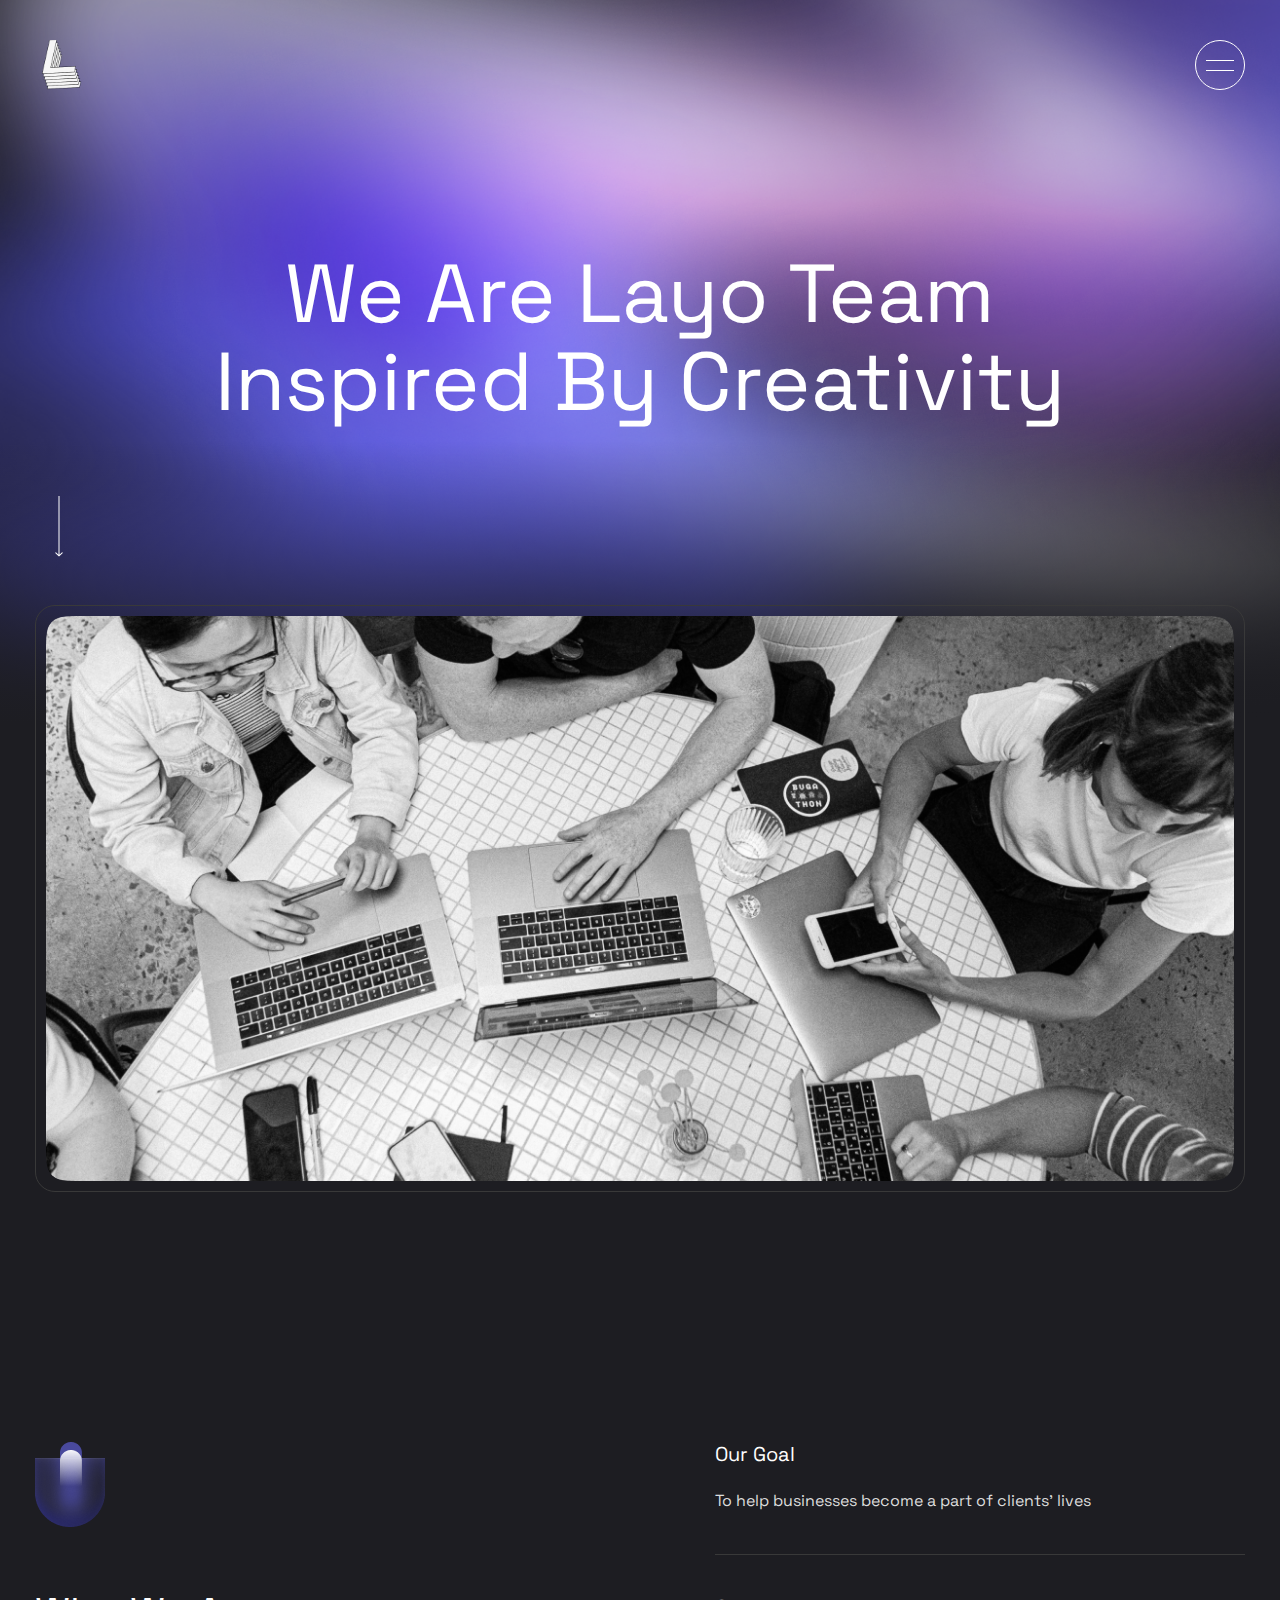
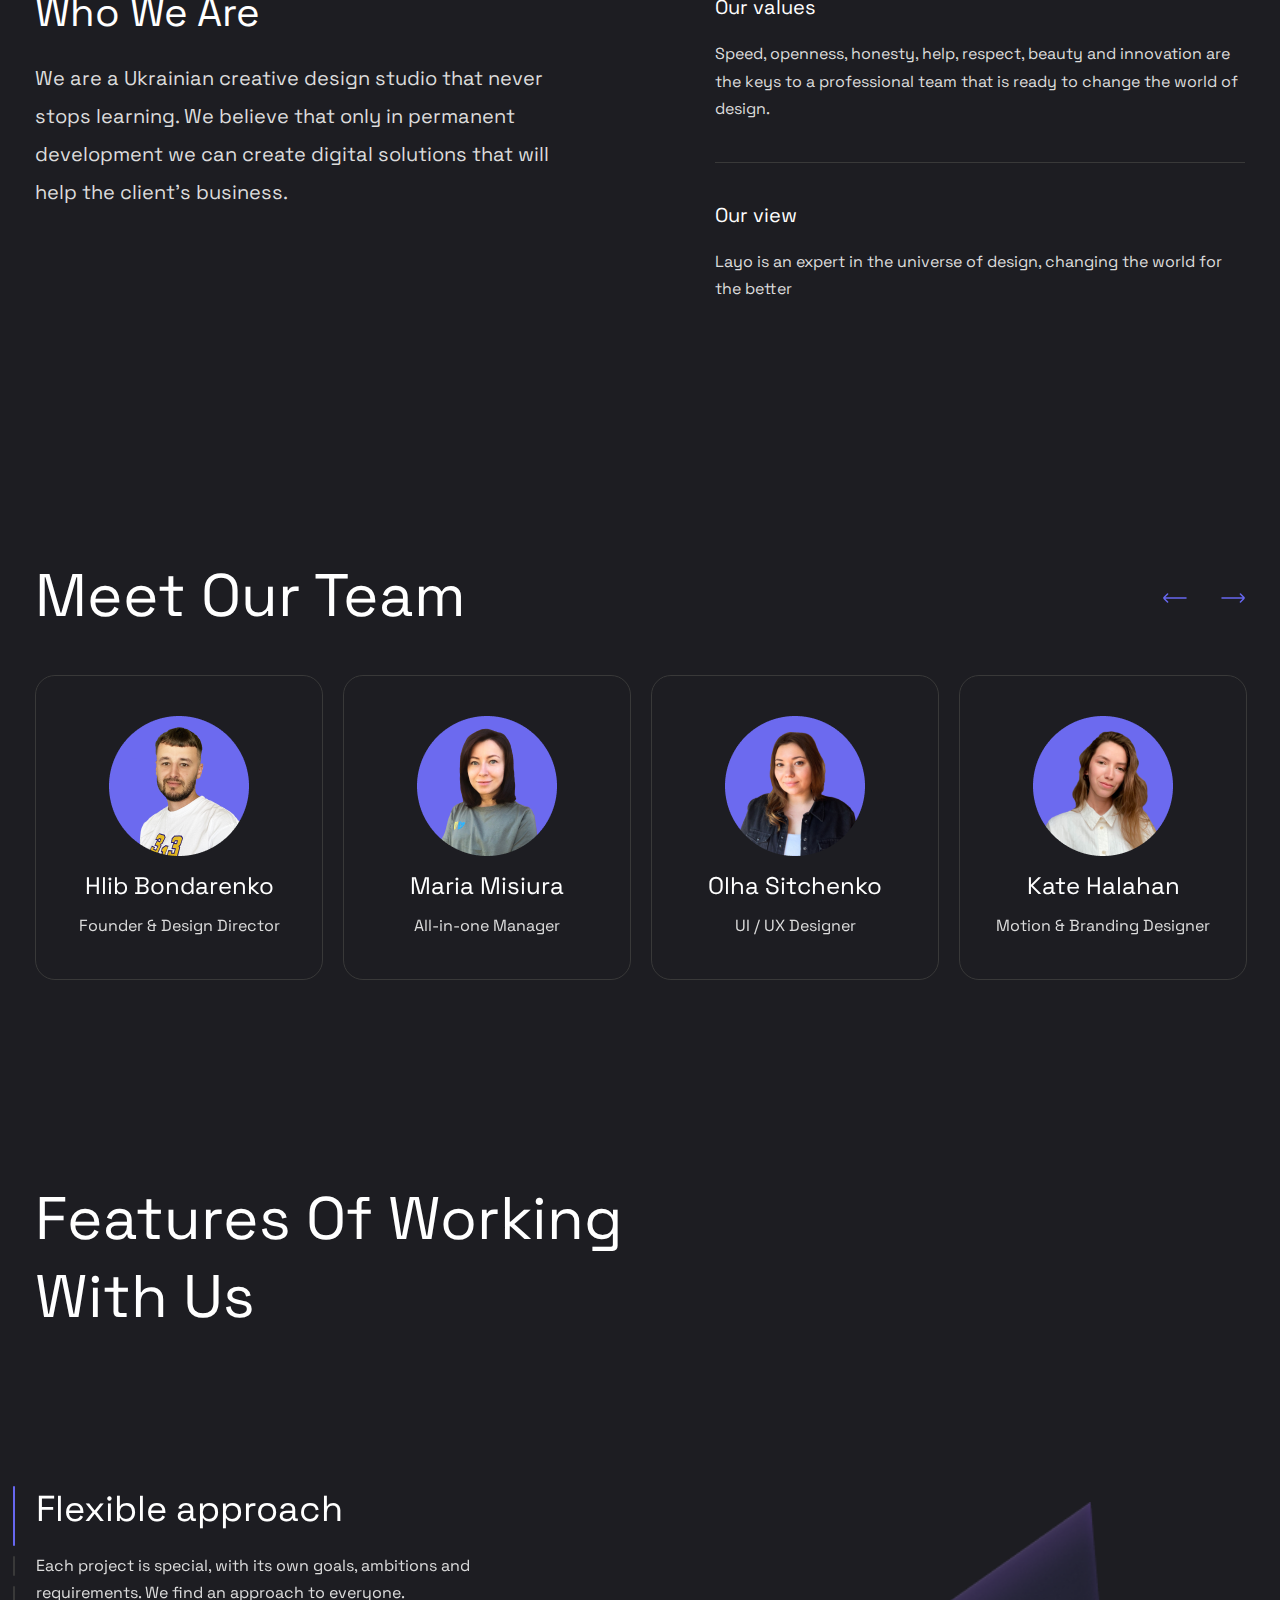
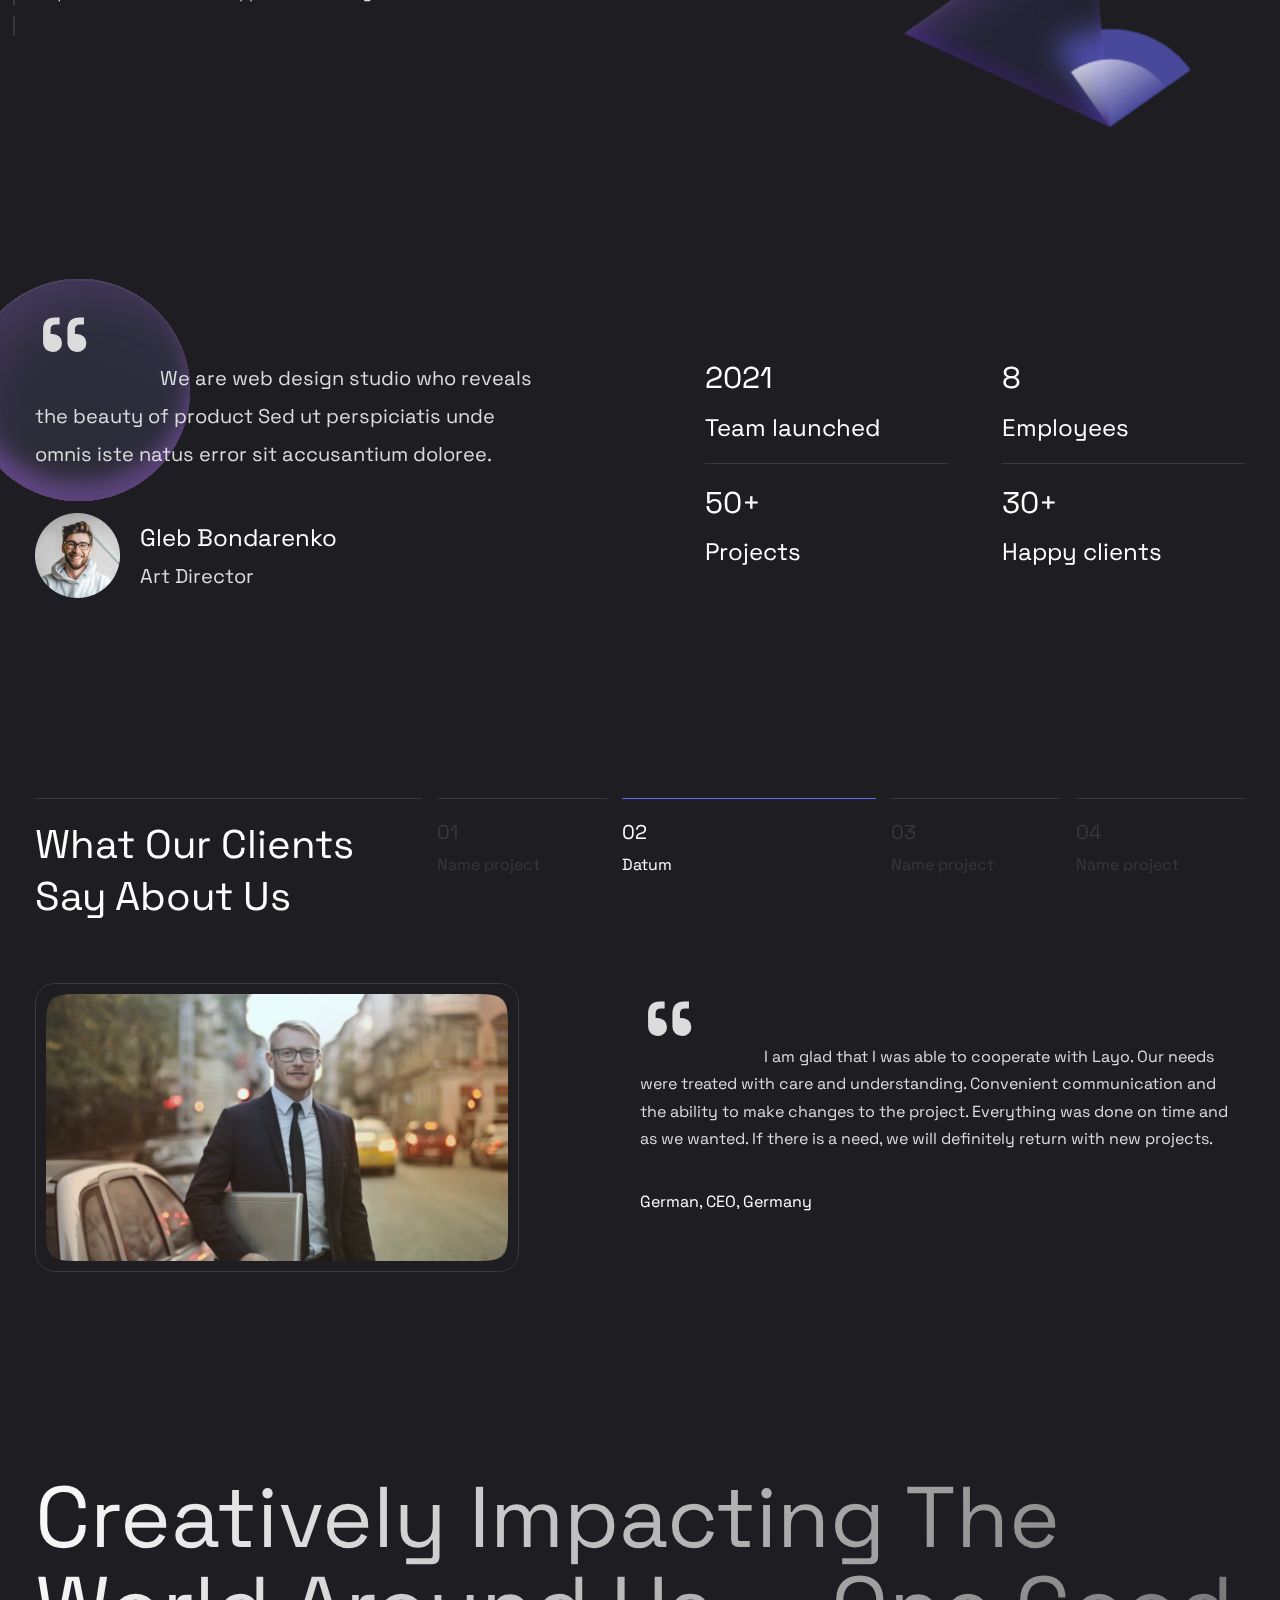
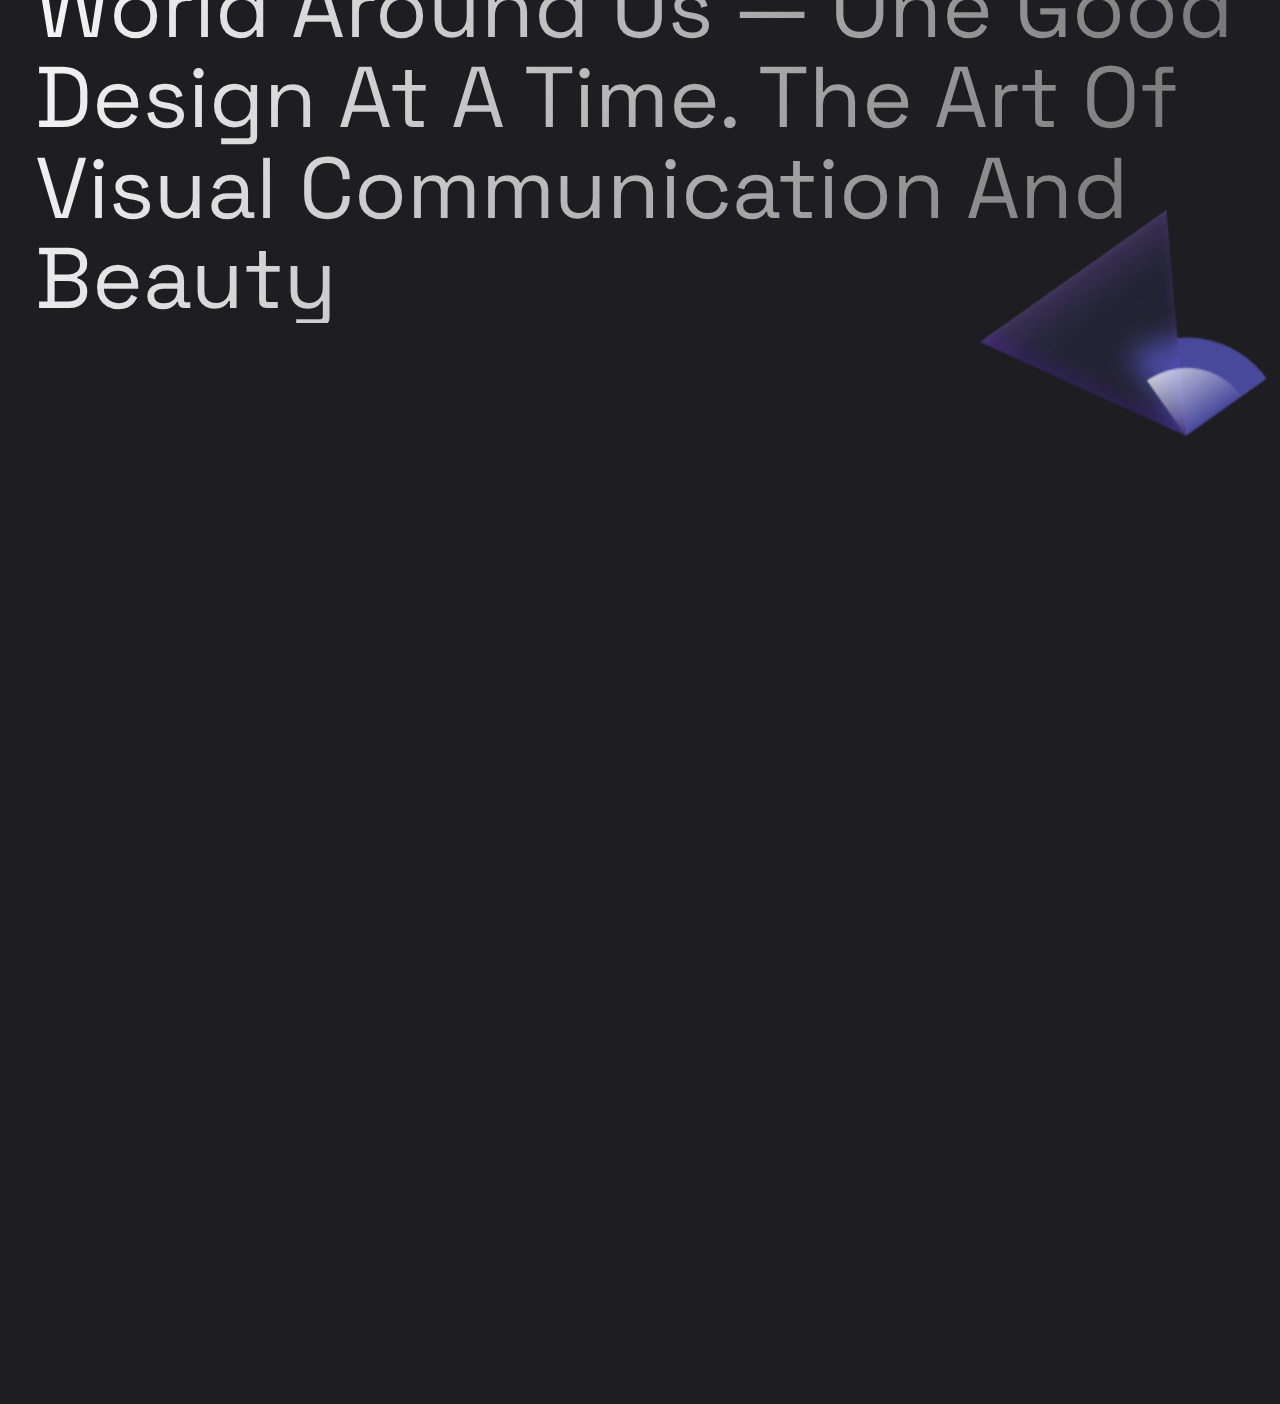
==== about.html @ a3f6e628 "Add files via upload" ====
<!DOCTYPE html>
<html lang="ru">

<head>

	<meta charset="utf-8">

	<title>Layo</title>
	<meta name="description" content="Ayo">

	<meta name="viewport" content="width=device-width">

	<link rel="icon" href="img/logo.svg">

	<link rel="stylesheet" href="css/main.min.css">
	
</head>

<body>

	<header class="header header--about">
		<div class="container">
			<div class="header_top">
				<a href="home.html" class="header_logo">
					<img src="./img/logo.svg" alt="">
				</a>
				<div class="header_burger burger">
					<span class="burger-line top-line"></span>
					<span class="burger-line bottom-line"></span>
				</div>
			</div>
			<div class="header_bottom col-xl-9">
				<div class="header_title text-center">
					We are layo team inspired by creativity
				</div>
			</div>
			<div class="header_scroll container">
				<a href="#firstsection" class="js-scroll">
					<img src="./img/scrollarrow.svg" alt="">
				</a>
			</div>
			<div class="header_menu">
				<div class="col-xl-4 col-lg-2 col-12 d-none d-lg-block header_menu-left header_menu-wrapper">
					<div class="header_menu-glass">
						<img src="./img/headerglass.svg" alt="">
					</div>
				</div>
				<ul class="col-xl-4 col-lg-5 col-12 header_menu-middle header_menu-wrapper">
					<li class="header_menu-item">
						<a href="home.html" class="header_menu-link">
							Home
						</a>
					</li>
					<li class="header_menu-item">
						<a href="services.html" class="header_menu-link">
							Services
						</a>
					</li>
					<li class="header_menu-item">
						<a href="works.html" class="header_menu-link">
							Works
						</a>
					</li>
					<li class="header_menu-item">
						<a href="about.html" class="header_menu-link">
							About
						</a>
					</li>
					<li class="header_menu-item">
						<a href="contact.html" class="header_menu-link">
							Contact us
						</a>
					</li>
					<div class="header_menu-circmini mouse-parallax">
						<img src="./img/parallaxcircle.png" alt="">
					</div>
				</ul>
				<div class="col-xl-4 col-lg-5 col-12 header_menu-right header_menu-wrapper">
					<div class="header_menu-title">
						Let’s do it together!
					</div>
					<a href="mailto:hello@layo.design" class="header_menu-mail">
						hello@layo.design
					</a>
					<div class="header_menu-socials">
						<a href="https://www.instagram.com/layo_design/" class="header_menu-social" target="_blank">
							Instagram
						</a>
						<a href="https://www.behance.net/layodesign" class="header_menu-social" target="_blank">
							Behance
						</a>
						<a href="https://dribbble.com/layodesign" class="header_menu-social" target="_blank">
							Dribble
						</a>
						<a href="https://www.linkedin.com/company/layo/" class="header_menu-social" target="_blank">
							Linkedin
						</a>
					</div>
					<div class="header_menu-circ">
						<img src="./img/parallaxcircle.png" alt="">
					</div>
				</div>
			</div>
		</div>
	</header>

	<section class="section hero">
		<div class="container">
			<div class="hero_image">
				<img src="./img/hero.png" alt="">
			</div>
		</div>
	</section>

	<section class="section who">
		<div class="container">
			<div class="row">
				<div class="col-lg-6">
					<div class="who_left">
						<div class="who_left-img mouse-parallax">
							<img src="./img/heroparallax.png" alt="">
						</div>
						<div class="who_left-title">
							Who we are
						</div>
						<div class="who_left-text">
							We are a Ukrainian creative design studio that never stops learning. We believe that only in permanent development we can create digital solutions that will help the client's business.
						</div>
					</div>
				</div>
				<div class="col-lg-6">
					<div class="who_right">
						<div class="who_right-item">
							<div class="who_right-title">
								Our Goal
							</div>
							<div class="who_right-text">
								To help businesses become a part of clients' lives
							</div>
						</div>
						<div class="who_right-item">
							<div class="who_right-title">
								Our values
							</div>
							<div class="who_right-text">
								Speed, openness, honesty, help, respect, beauty and innovation are the keys to a professional team that is ready to change the world of design.
							</div>
						</div>
						<div class="who_right-item">
							<div class="who_right-title">
								Our view
							</div>
							<div class="who_right-text">
								Layo is an expert in the universe of design, changing the world for the better
							</div>
						</div>
					</div>
				</div>
			</div>
		</div>
	</section>

	<section class="section team">
		<div class="container">
			<div class="team_top">
				<div class="team_top-title">
					Meet our team
				</div>
				<div class="team_top-nav">

				</div>
			</div>
			<div class="team_carousel">
				<div class="team_carousel-item">
					<div class="team_item">
						<div class="team_item-img">
							<img src="./img/team.png" alt="">
						</div>
						<div class="team_item-name">
							Hlib Bondarenko
						</div>
						<div class="team_item-post">
							Founder & Design Director
						</div>
					</div>
				</div>
				<div class="team_carousel-item">
					<div class="team_item">
						<div class="team_item-img">
							<img src="./img/team2.png" alt="">
						</div>
						<div class="team_item-name">
							Maria Misiura
						</div>
						<div class="team_item-post">
							All-in-one Manager
						</div>
					</div>
				</div>
				<div class="team_carousel-item">
					<div class="team_item">
						<div class="team_item-img">
							<img src="./img/team3.png" alt="">
						</div>
						<div class="team_item-name">
							Olha Sitchenko
						</div>
						<div class="team_item-post">
							UI / UX Designer
						</div>
					</div>
				</div>
				<div class="team_carousel-item">
					<div class="team_item">
						<div class="team_item-img">
							<img src="./img/team4.png" alt="">
						</div>
						<div class="team_item-name">
							Kate Halahan
						</div>
						<div class="team_item-post">
							Motion & Branding Designer
						</div>
					</div>
				</div>
				<div class="team_carousel-item">
					<div class="team_item">
						<div class="team_item-img">
							<img src="./img/team5.png" alt="">
						</div>
						<div class="team_item-name">
							Anastasia Ogich
						</div>
						<div class="team_item-post">
							UI / UX Designer
						</div>
					</div>
				</div>
				<div class="team_carousel-item">
					<div class="team_item">
						<div class="team_item-img">
							<img src="./img/team6.png" alt="">
						</div>
						<div class="team_item-name">
							Yana Kovalyova
						</div>
						<div class="team_item-post">
							UI / UX Designer
						</div>
					</div>
				</div>
				<div class="team_carousel-item">
					<div class="team_item">
						<div class="team_item-img">
							<img src="./img/team7.png" alt="">
						</div>
						<div class="team_item-name">
							Olha Ryzhykova
						</div>
						<div class="team_item-post">
							UI / UX Designer
						</div>
					</div>
				</div>
				<div class="team_carousel-item">
					<div class="team_item">
						<div class="team_item-img">
							<img src="./img/team8.png" alt="">
						</div>
						<div class="team_item-name">
							Anna Pankratova
						</div>
						<div class="team_item-post">
							UI / UX Designer
						</div>
					</div>
				</div>
			</div>
		</div>
	</section>

	<section class="section features">
		<div class="features_parallax d-lg-none">
			<img src="./img/parallaxtriangle2.png" alt="">
		</div>
		<div class="container">
			<div class="features_title">
				Features of working with us
			</div>
			<div class="features_carousel">
				<div class="features_carousel-item">
					<div class="features_wrapper">
						<div class="features_left">
							<div class="features_name">
								Flexible approach
							</div>
							<div class="features_text">
								Each project is special, with its own goals, ambitions and requirements. We find an approach to everyone.
							</div>
						</div>
						<div class="features_img">
							<img src="./img/parallaxtriangle2.png" alt="">
						</div>
					</div>
				</div>
				<div class="features_carousel-item">
					<div class="features_wrapper">
						<div class="features_left">
							<div class="features_name">
								Always in touch
							</div>
							<div class="features_text">
								We respect the clients' time and their desire to be involved in the work on the project.
							</div>
						</div>
						<div class="features_img">
							<img src="./img/parallaxhalfcircle.png" alt="">
						</div>
					</div>
				</div>
				<div class="features_carousel-item">
					<div class="features_wrapper">
						<div class="features_left">
							<div class="features_name">
								Working with details 
							</div>
							<div class="features_text">
								Small details can turn anything ordinary into modern and unforgettable. We know how to find them.
							</div>
						</div>
						<div class="features_img">
							<img src="./img/headercirclemini.svg" alt="">
							<div class="features_img-item">
								<img src="./img/headercirclemini.svg" alt="">
							</div>
						</div>
					</div>
				</div>
				<div class="features_carousel-item">
					<div class="features_wrapper">
						<div class="features_left">
							<div class="features_name">
								Working within deadlines
							</div>
							<div class="features_text">
								We know that time has a high value for every business and its efficiency.
							</div>
						</div>
						<div class="features_img">
							<img src="./img/features.png" alt="">
						</div>
					</div>
				</div>
			</div>
		</div>
	</section>

	<section class="section citate">
		<div class="citate_parallax" id="par1"><img src="./img/headercirclemini.svg" alt="" class="mouse-parallax"></div>
		<div class="citate_parallax" id="par2"><img src="./img/headercirclemini.svg" alt="" class="mouse-parallax2"></div>
		<div class="container">
			<div class="row">
				<div class="col-lg-6">
					<div class="citate_left">
						<div class="citate_left-text">
							<span class="citate_left-icon">
								“
							</span>
							<span class="citate_left-space"></span>
							<span>We are web design studio who reveals the beauty   of product Sed ut perspiciatis unde omnis iste natus error sit accusantium doloree.</span>
						</div>
						<div class="citate_author">
							<div class="citate_author-img">
								<img src="./img/author.png" alt="">
							</div>
							<div class="citate_author-text">
								<div class="citate_author-name">
									Gleb Bondarenko
								</div>
								<div class="citate_author-post">
									Art Director
								</div>
							</div>
						</div>
					</div>
				</div>
				<div class="col-lg-6">
					<div class="citate_right">
						<div class="citate_right-row">
							<div class="citate_right-item">
								<div class="citate_right-count">
									2021
								</div>
								<div class="citate_right-text">
									Team launched
								</div>
							</div>
							<div class="citate_right-item">
								<div class="citate_right-count">
									50+
								</div>
								<div class="citate_right-text">
									Projects
								</div>
							</div>
						</div>
						<div class="citate_right-row">
							<div class="citate_right-item">
								<div class="citate_right-count">
									8
								</div>
								<div class="citate_right-text">
									Employees
								</div>
							</div>
							<div class="citate_right-item">
								<div class="citate_right-count">
									30+
								</div>
								<div class="citate_right-text">
									Happy clients
								</div>
							</div>
						</div>
					</div>
				</div>
			</div>
		</div>
	</section>

	<section class="section about">
		<div class="container">
			<div class="about_top">
				<div class="about_top-item about_top-item--big">
					<div class="about_top-title">
						What our clients say about us
					</div>
				</div>
				<a href="#tab1" class="about_top-item js-tab">
					<div class="about_top-count">
						01
					</div>
					<div class="about_top-name">
						Name project
					</div>
				</a>
				<a href="#tab2" class="about_top-item active js-tab">
					<div class="about_top-count">
						02
					</div>
					<div class="about_top-name">
						Datum
					</div>
				</a>
				<a href="#tab3" class="about_top-item js-tab">
					<div class="about_top-count">
						03
					</div>
					<div class="about_top-name">
						Name project
					</div>
				</a>
				<a href="#tab4" class="about_top-item js-tab">
					<div class="about_top-count">
						04
					</div>
					<div class="about_top-name">
						Name project
					</div>
				</a>
			</div>
			<div class="about_tabs">
				<div class="about_tab active" id="tab1">
					<div class="about_image">
						<img src="./img/aboutclient.png" alt="">
					</div>
					<div class="about_right">
						<div class="about_right-text">
							<span class="about_right-icon">
								“
							</span>
							<span class="about_right-space"></span>
							<span>I am glad that I was able to cooperate with Layo. Our needs were treated with care and understanding. Convenient communication and the ability to make changes to the project. Everything was done on time and as we wanted. If there is a need, we will definitely return with new projects.</span>
						</div>
						<div class="about_right-post">
							German, CEO, Germany
						</div>
					</div>
				</div>
				<div class="about_tab" id="tab2">
					<div class="about_image">
						<img src="./img/aboutclient.png" alt="">
					</div>
					<div class="about_right">
						<div class="about_right-text">
							<span class="about_right-icon">
								“
							</span>
							<span class="about_right-space"></span>
							<span>I am glad that I was able to cooperate with Layo. Our needs were treated with care and understanding. Convenient communication and the ability to make changes to the project. Everything was done on time and as we wanted. If there is a need, we will definitely return with new projects.</span>
						</div>
						<div class="about_right-post">
							Michael, CEO, Germany
						</div>
					</div>
				</div>
				<div class="about_tab" id="tab3">
					<div class="about_image">
						<img src="./img/aboutclient.png" alt="">
					</div>
					<div class="about_right">
						<div class="about_right-text">
							<span class="about_right-icon">
								“
							</span>
							<span class="about_right-space"></span>
							<span>I am glad that I was able to cooperate with Layo. Our needs were treated with care and understanding. Convenient communication and the ability to make changes to the project. Everything was done on time and as we wanted. If there is a need, we will definitely return with new projects.</span>
						</div>
						<div class="about_right-post">
							Aushwic, SMM, Germany
						</div>
					</div>
				</div>
				<div class="about_tab" id="tab4">
					<div class="about_image">
						<img src="./img/aboutclient.png" alt="">
					</div>
					<div class="about_right">
						<div class="about_right-text">
							<span class="about_right-icon">
								“
							</span>
							<span class="about_right-space"></span>
							<span>I am glad that I was able to cooperate with Layo. Our needs were treated with care and understanding. Convenient communication and the ability to make changes to the project. Everything was done on time and as we wanted. If there is a need, we will definitely return with new projects.</span>
						</div>
						<div class="about_right-post">
							Poll, UI/UX, Germany
						</div>
					</div>
				</div>
			</div>
		</div>
	</section>

	<section class="section text">
		<div class="text_parallax">
			<img src="./img/parallaxtriangle2.png" alt="" class="mouse-parallax">
		</div>
		<div class="container">
			<div class="text_wrapper">
				Creatively impacting the world around us — one good design at a time. The art of visual communication and beauty
			</div>
		</div>
	</section>

	<section class="section send wow animated" data-wow-delay="300ms" style="animation-name: fadeInUp;">
		<div class="container">
			<div class="row">
				<div class="col-md-6">
					<div class="send_title">
						Have a project? Drop us a line.
					</div>
				</div>
				<div class="col-md-6">
					<form action="" class="send_form">
						<div class="send_form-input">
							<input type="text" placeholder="Name" required>
						</div>
						<div class="send_form-input">
							<input type="email" placeholder="Email" required>
						</div>
						<div class="send_form-input">
							<input type="text" placeholder="Tell Us About Your Project...">
						</div>
						<div class="send_form-button">
							<button type="submit" class="btn btn_primary">
								<span>Send request</span>
								<img src="./img/upright.svg" alt="">
							</button>
						</div>
					</form>
				</div>
			</div>
		</div>
	</section>

	<footer class="footer wow animated" data-wow-delay="300ms" style="animation-name: fadeInUp;">
		<div class="container">
			<div class="row">
				<div class="col-12">
					<a href="home.html" class="footer_logo">
						<img src="./img/logo.svg" alt="">
					</a>
				</div>
				<div class="col-lg-6 col-md-7">
					<div class="footer_left">
						<div class="footer_title">
							Let’s do it together!
						</div>
						<a href="mailto:hello@layo.design" class="footer_mail">
							hello@layo.design
						</a>
					</div>
				</div>
				<div class="col-lg-6 col-md-5">
					<div class="footer_right">
						<div class="footer_nav">
							<div class="footer_nav-item">
								<a href="home.html" class="footer_link">
									Home
								</a>
								<a href="services.html" class="footer_link">
									Services
								</a>
								<a href="works.html" class="footer_link">
									Works
								</a>
							</div>
							<div class="footer_nav-item">
								<a href="about.html" class="footer_link">
									About
								</a>
								<a href="contact.html" class="footer_link">
									Contact Us
								</a>
							</div>
						</div>
						<div class="footer_socials">
							<a href="https://www.instagram.com/layo_design/" class="footer_link" target="_blank">
								Instagram
							</a>
							<a href="https://www.behance.net/layodesign" class="footer_link" target="_blank">
								Behance
							</a>
							<a href="https://dribbble.com/layodesign" class="footer_link" target="_blank">
								Dribble
							</a>
							<a href="https://www.linkedin.com/company/layo/" class="footer_link" target="_blank">
								Linkendin
							</a>
						</div>
					</div>
				</div>
			</div>
			<div class="footer_copy">
				© 2022
			</div>
		</div>
	</footer>

	<script src="js/scripts.min.js"></script>

</body>
</html>
---- css/main.min.css ----
@import "../libs/bootstrap/reboot.css";@import "../libs/bootstrap/bootstrap-grid.css";@import "../libs/wow/animate.min.css";@import "../libs/slick/slick.css";@font-face{font-family:SpaceGrotesk;font-style:normal;font-weight:400;src:url(../fonts/SpaceGrotesk/SpaceGrotesk.ttf) format("woff2")}::-webkit-input-placeholder{color:#dcdcdc}::-moz-placeholder{color:#dcdcdc}:-ms-input-placeholder{color:#dcdcdc}::-ms-input-placeholder{color:#dcdcdc}::placeholder{color:#dcdcdc}::-moz-selection{background-color:#dcdcdc;color:#1d1d22}::selection{background-color:#dcdcdc;color:#1d1d22}ul{list-style:none;margin:0;padding:0}a:hover{color:inherit;text-decoration:none}button:focus,select:focus{outline:none}input,textarea{outline:none}input:focus:required:invalid,textarea:focus:required:invalid{border-color:red}input:required:valid,textarea:required:valid{border-color:green}img{max-width:100%}body{background:#1d1d22;color:#fff;font-family:SpaceGrotesk,sans-serif;font-size:16px;line-height:1.7;min-width:320px;overflow-x:hidden;position:relative}::-webkit-scrollbar{background-color:#252525;width:5px}::-webkit-scrollbar-thumb{background-color:#a7a7a7;border-radius:8px}.ov-hidden{overflow:hidden}.text-center{text-align:center}@-webkit-keyframes ticker{0%{-webkit-transform:translateZ(0);transform:translateZ(0);visibility:visible}to{-webkit-transform:translate3d(-100%,0,0);transform:translate3d(-100%,0,0);visibility:hidden}}@keyframes ticker{0%{-webkit-transform:translateZ(0);transform:translateZ(0);visibility:visible}to{-webkit-transform:translate3d(-100%,0,0);transform:translate3d(-100%,0,0);visibility:hidden}}@-webkit-keyframes transfer{0%{opacity:0}to{opacity:1}}@keyframes transfer{0%{opacity:0}to{opacity:1}}@-webkit-keyframes height{0%{bottom:-100%;opacity:0}to{bottom:0;opacity:1}}@keyframes height{0%{bottom:-100%;opacity:0}to{bottom:0;opacity:1}}.btn{-webkit-box-align:center;-ms-flex-align:center;align-items:center;border:none;border-radius:30px;cursor:pointer;display:-webkit-inline-box;display:-ms-inline-flexbox;display:inline-flex}.btn_primary{background:-o-linear-gradient(356.67deg,#6767ef 0,#fff 100%);background:linear-gradient(93.33deg,#6767ef,#fff);color:#161515;font-weight:500;line-height:1.25;padding:16px 30px 16px 35px;-webkit-transition:.3s;-o-transition:.3s;transition:.3s}.btn_primary img{margin-left:15px}.btn_primary:hover{background:-o-linear-gradient(356.67deg,#fff 0,#6767ef 100%);background:linear-gradient(93.33deg,#fff,#6767ef);color:#161515}.header,.section{position:relative}.header{background-image:url(../img/headerbg.png);background-repeat:no-repeat;background-size:cover;padding:40px 0 266px}.header--works{background-image:url(../img/worksbg.png)}.header--contact{background-image:url(../img/contactbg.png)}.header--about{background-image:url(../img/aboutbg.png)}.header_triangle{bottom:-50px;position:absolute;right:0}.header_contact{padding-top:60px}.header_contact-left{-webkit-box-orient:vertical;-webkit-box-direction:normal;-webkit-box-pack:center;-ms-flex-pack:center;display:-webkit-box;display:-ms-flexbox;display:flex;-ms-flex-direction:column;flex-direction:column;height:100%;justify-content:center;padding-right:70px}.header_contact-title{font-size:60px;line-height:1.1;margin-bottom:40px;text-transform:capitalize}.header_contact-mail{color:#fff;font-size:30px;line-height:1.25;text-decoration:underline}.header_contact .send_form{-webkit-backdrop-filter:blur(4px);backdrop-filter:blur(4px);background:-o-linear-gradient(159.81deg,rgba(22,22,27,.2) .74%,rgba(22,22,27,.4) 98.32%);background:linear-gradient(290.19deg,rgba(22,22,27,.2) .74%,rgba(22,22,27,.4) 98.32%);border-radius:20px;padding:40px}.header_contact .send_form-input input{border-color:#fff}.header_contact-name{font-size:30px;line-height:1.25;margin-bottom:40px;text-transform:capitalize}.header:after{background:-webkit-gradient(linear,left top,left bottom,from(rgba(29,29,34,0)),to(#1d1d22));background:-o-linear-gradient(top,rgba(29,29,34,0) 0,#1d1d22 100%);background:linear-gradient(180deg,rgba(29,29,34,0),#1d1d22);bottom:0;content:"";height:284px;left:0;position:absolute;width:100%;z-index:0}.header_burger,.header_logo{position:relative;z-index:7}.header_burger{-webkit-box-align:center;-ms-flex-align:center;-webkit-box-pack:center;-ms-flex-pack:center;-webkit-box-orient:vertical;-webkit-box-direction:normal;align-items:center;border:1px solid #fff;border-radius:50%;cursor:pointer;display:-webkit-box;display:-ms-flexbox;display:flex;-ms-flex-direction:column;flex-direction:column;height:50px;justify-content:center;width:50px}.header_burger .burger-line+.burger-line{margin-top:9px}.header_burger .burger-line{background:#fff;display:-webkit-box;display:-ms-flexbox;display:flex;height:1px;-webkit-transition:.3s;-o-transition:.3s;transition:.3s;width:28px}.header_burger.active .top-line{-webkit-transform:rotate(-45deg);-ms-transform:rotate(-45deg);transform:rotate(-45deg)}.header_burger.active .bottom-line{margin-top:-1px;-webkit-transform:rotate(45deg);-ms-transform:rotate(45deg);transform:rotate(45deg)}.header_menu{-webkit-box-pack:justify;-ms-flex-pack:justify;display:none;-ms-flex-wrap:wrap;flex-wrap:wrap;height:100vh;justify-content:space-between;left:0;margin-left:-15px;margin-right:-15px;overflow-x:hidden;overflow-y:auto;position:fixed;top:0;-webkit-transition:.65s;-o-transition:.65s;transition:.65s;width:calc(100vw + 30px);z-index:6}.header_menu.active{-webkit-animation-duration:1s;animation-duration:1s;-webkit-animation-name:transfer;animation-name:transfer;display:-webkit-box;display:-ms-flexbox;display:flex;opacity:1}.header_menu.active .header_menu-wrapper{-webkit-animation-fill-mode:forwards;animation-fill-mode:forwards;-webkit-animation-name:height;animation-name:height}.header_menu-wrapper{background:#1d1d22;bottom:-100%;height:100%;padding-top:180px;position:relative;-webkit-transition:.5s;-o-transition:.5s;transition:.5s}.header_menu-left{-webkit-animation-delay:.45s;animation-delay:.45s;-webkit-animation-duration:.5s;animation-duration:.5s}.header_menu-middle{-webkit-animation-delay:.95s;animation-delay:.95s;-webkit-animation-duration:1s;animation-duration:1s}.header_menu-right{-webkit-animation-delay:1.45s;animation-delay:1.45s;-webkit-animation-duration:1.5s;animation-duration:1.5s}.header_menu-middle,.header_menu-right{border-left:1px solid #393939}.header_menu-glass{bottom:0;left:0;position:absolute}.header_menu-item+.header_menu-item{margin-top:10px;padding-top:10px}.header_menu-item{-webkit-box-align:center;-ms-flex-align:center;align-items:center;display:-webkit-box;display:-ms-flexbox;display:flex;position:relative}.header_menu-item .header_menu-circmini{bottom:32px;left:420px;right:auto;top:auto;-webkit-transform:rotate(0deg)!important;-ms-transform:rotate(0deg)!important;transform:rotate(0deg)!important}.header_menu-item .header_menu-circmini img{height:46px;width:46px}.header_menu-item:after{background:-webkit-gradient(linear,left top,right top,from(#6767ef),color-stop(100.66%,#fff));background:-o-linear-gradient(left,#6767ef 0,#fff 100.66%);background:linear-gradient(90deg,#6767ef,#fff 100.66%);bottom:0;content:"";height:1px;left:0;position:absolute;-webkit-transition:.3s;-o-transition:.3s;transition:.3s;width:0}.header_menu-item:hover .header_menu-link{-webkit-text-fill-color:transparent;text-fill-color:transparent;background:-webkit-gradient(linear,left top,right top,from(#6767ef),to(#fff));background:-o-linear-gradient(left,#6767ef 0,#fff 100%);background:linear-gradient(90deg,#6767ef,#fff);-webkit-background-clip:text;background-clip:text}.header_menu-item:hover:after{width:460px}.header_menu-link{color:#dcdcdc;font-size:72px;line-height:1.25;-webkit-transition:.3s;-o-transition:.3s;transition:.3s}.header_menu-title{font-size:36px;line-height:1.3;padding-top:20px;text-transform:capitalize}.header_menu-mail{color:#fff;font-size:24px;line-height:1.3;margin-top:20px;text-decoration:underline}.header_menu-mail,.header_menu-socials{display:-webkit-box;display:-ms-flexbox;display:flex}.header_menu-socials{-webkit-box-orient:vertical;-webkit-box-direction:normal;-ms-flex-direction:column;flex-direction:column;margin-top:128px}.header_menu-social{color:#dcdcdc;font-size:20px;line-height:1.3}.header_menu-social+.header_menu-social{margin-top:40px}.header_menu-circmini{position:absolute;right:19px;top:55px}.header_menu-circmini.transfer,.header_menu-circmini.transferback{-webkit-animation-duration:1.1s;animation-duration:1.1s;-webkit-animation-name:transfer;animation-name:transfer}.header_menu-circmini img{-webkit-transition:.3s;-o-transition:.3s;transition:.3s}.header_menu-circ{bottom:59px;position:absolute;right:-36px}.header_menu-circ img{height:213px;width:213px}.header_top{-webkit-box-pack:justify;-ms-flex-pack:justify;-webkit-box-align:center;-ms-flex-align:center;align-items:center;display:-webkit-box;display:-ms-flexbox;display:flex;justify-content:space-between}.header_bottom{margin-left:auto;margin-right:auto;margin-top:160px;position:relative}.header_label{color:#dcdcdc;font-weight:500;line-height:1.25;margin-bottom:15px}.header_title{font-size:82px;line-height:1.07;margin-bottom:34px;text-transform:capitalize}.header_view{-webkit-box-align:center;-ms-flex-align:center;align-items:center;display:-webkit-box;display:-ms-flexbox;display:flex}.header_view-circle{background-image:url(../img/bordergradient.svg);background-size:cover;height:140px;margin-right:40px;padding-left:140px;position:relative;width:140px}.header_view-circle span{-webkit-box-align:center;-ms-flex-align:center;-webkit-box-pack:center;-ms-flex-pack:center;align-items:center;color:#fff;display:-webkit-box;display:-ms-flexbox;display:flex;font-size:14px;font-weight:500;height:100%;justify-content:center;left:0;line-height:1.3;position:absolute;top:0;width:100%}.header_view-text{color:#dcdcdc;font-size:20px}.header_scroll{bottom:168px;position:absolute;z-index:2}.header_scroll a{display:inline-block;height:100%;padding:0 5px}.header_bg{bottom:-120px;position:absolute;right:0}.header_wrapper{padding-top:160px}.header_desc{color:#dcdcdc;font-size:20px;margin-left:auto;margin-top:60px;width:53%}.ticker{overflow:hidden}.ticker_wrapper{-webkit-animation-duration:25s;animation-duration:25s;-webkit-animation-iteration-count:infinite;animation-iteration-count:infinite;-webkit-animation-name:ticker;animation-name:ticker;-webkit-animation-timing-function:linear;animation-timing-function:linear;display:inline-block;padding-right:100%;white-space:nowrap}.ticker_wrap,.ticker_wrapper{-webkit-box-sizing:content-box;box-sizing:content-box}.ticker_wrap{max-width:100%;overflow:hidden;padding-left:100%;padding-top:120px;width:100%}.ticker_item{-webkit-box-align:center;-ms-flex-align:center;align-items:center;color:#dcdcdc;display:-webkit-inline-box;display:-ms-inline-flexbox;display:inline-flex;padding:0 30px}.ticker_item span{font-size:30px;line-height:1.25}.ticker_item img{margin-left:30px}.primary{padding-bottom:200px;padding-top:100px}.primary_name{font-size:36px;line-height:1.3}.primary_subtitle{color:#dcdcdc;font-size:20px;line-height:1.9;margin-bottom:180px;margin-top:20px;text-align:center}.primary_desc{margin-bottom:40px;margin-top:20px}.primary_desc p{color:#dcdcdc;margin-bottom:20px}.primary_desc span{color:#dcdcdc;font-size:14px;font-weight:500;line-height:1.3}.primary_desc a{color:#fff;display:-webkit-box;display:-ms-flexbox;display:flex;font-weight:500;margin-top:10px}.primary_bgimg{position:absolute}.primary_bgimg#par1{left:0;top:55%}.primary_bgimg#par2{right:15px;top:35%}.primary_bgimg#par3{left:0;top:55%}.primary_bgimg#par4{right:15px;top:35%}.primary_bgimg#par5{left:-54px;top:10%}.primary_bgimg#par5 img{width:179px}.primary_bgimg#par6{bottom:0;right:0}.primary_bgimg#par6 img{width:227px}.primary_bgimg#par7{bottom:50px;right:130px}.primary_bgimg#par7 img{width:179px}.primary_bgimg#par8{left:-22px;top:20%}.primary_bgimg#par8 img{width:179px}.primary_bgimg#par9{right:0;top:40%}.primary_bgimg#par9 img{width:179px}.primary_bgimg#par10{bottom:0;right:0}.primary_bgimg#par10 img{display:-webkit-box;display:-ms-flexbox;display:flex;-webkit-transform:scaleX(-1);-ms-transform:scaleX(-1);transform:scaleX(-1);width:320px}.primary_title{font-size:40px;line-height:1.3;margin-bottom:20px;text-transform:capitalize}.primary_text{color:#dcdcdc;font-size:20px;line-height:1.9;margin-bottom:40px}.primary_parallax{-webkit-box-pack:end;-ms-flex-pack:end;display:-webkit-box;display:-ms-flexbox;display:flex;justify-content:flex-end}.primary_parallax-wrapper{position:relative}.primary_parallax-item{bottom:48px;position:absolute;right:72px}.primary_image{border:1px solid #393939;border-radius:20px;padding:10px;position:relative}.primary_image,.primary_image-item{-webkit-box-align:center;-ms-flex-align:center;-webkit-box-pack:center;-ms-flex-pack:center;align-items:center;display:-webkit-box;display:-ms-flexbox;display:flex;justify-content:center}.primary_image-item{height:100%;position:absolute;width:100%}.primary_image-item img{max-height:80%;max-width:80%}.primary--reverse .primary_wrapper{padding:100px 0 0 125px}.send{background-image:url(../img/sendbg.png);background-repeat:no-repeat;background-size:100% auto;padding:200px 0}.send_title{-webkit-text-fill-color:transparent;text-fill-color:transparent;background:-o-linear-gradient(340.16deg,#fff -2.95%,#696969 102.06%);background:linear-gradient(109.84deg,#fff -2.95%,#696969 102.06%);-webkit-background-clip:text;background-clip:text;font-size:86px;line-height:130%;text-transform:capitalize}.send_form{padding-left:95px}.send_form-input{margin-bottom:60px;width:100%}.send_form-input input{background:transparent;border:none;border-bottom:1px solid #525151;color:#fff;line-height:1.3;padding-bottom:5px;text-transform:capitalize;width:100%}.send_form-input input::-webkit-input-placeholder{color:#dcdcdc}.send_form-input input::-moz-placeholder{color:#dcdcdc}.send_form-input input:-ms-input-placeholder{color:#dcdcdc}.send_form-input input::-ms-input-placeholder{color:#dcdcdc}.send_form-input input::placeholder{color:#dcdcdc}.hero{padding-bottom:250px}.hero_image{border:1px solid #393939;border-radius:20px;margin-top:-120px;padding:10px;position:relative}.hero_image img{border-radius:20px;-webkit-filter:grayscale(1);filter:grayscale(1)}.who{padding-bottom:215px}.who_left{padding-right:60px}.who_left-img{margin-bottom:60px}.who_left-title{font-size:40px;line-height:1.3;margin-bottom:20px;text-transform:capitalize}.who_left-text{color:#dcdcdc;font-size:20px;line-height:1.9}.who_right{padding-left:60px}.who_right-item{border-bottom:1px solid #393939;margin-bottom:40px;padding-bottom:40px}.who_right-item:last-child{border:none;margin-bottom:0}.who_right-title{font-size:20px;line-height:1.25;margin-bottom:20px}.who_right-text{color:#dcdcdc}.team_top{-webkit-box-pack:justify;-ms-flex-pack:justify;-webkit-box-align:center;-ms-flex-align:center;align-items:center;display:-webkit-box;display:-ms-flexbox;display:flex;justify-content:space-between;margin-bottom:40px}.team_top-title{font-size:60px;line-height:1.3;text-transform:capitalize}.team_top-nav .slick-next{margin-left:30px;-webkit-transform:rotate(180deg);-ms-transform:rotate(180deg);transform:rotate(180deg)}.team_top-nav .slick-arrow{cursor:pointer}.team_top-nav .slick-arrow path{stroke:#6767ef}.team_top-nav .slick-disabled path{stroke:#353536}.team_carousel{width:calc(100% + 20px)}.team_carousel-item{margin-right:20px}.team_item{border:1px solid #393939;border-radius:20px;padding:40px 30px;text-align:center}.team_item-img{-webkit-box-pack:center;-ms-flex-pack:center;display:-webkit-box;display:-ms-flexbox;display:flex;justify-content:center;margin-bottom:14px}.team_item-name{font-size:24px;line-height:1.3;margin-bottom:10px}.team_item-post{color:#dcdcdc}.features{padding-top:200px}.features_title{font-size:60px;line-height:1.3;max-width:610px;text-transform:capitalize}.features_carousel .slick-dots{-webkit-box-orient:vertical;-webkit-box-direction:normal;display:-webkit-box;display:-ms-flexbox;display:flex;-ms-flex-direction:column;flex-direction:column;left:-22px;position:absolute;top:150px}.features_carousel .slick-dots li+li{margin-top:10px}.features_carousel .slick-dots span{background:#393939;border-radius:10px;cursor:pointer;display:-webkit-box;display:-ms-flexbox;display:flex;height:20px;-webkit-transition:.3s;-o-transition:.3s;transition:.3s;width:2px}.features_carousel .slick-dots .slick-active span{background:#6767ef;height:60px}.features_carousel-item{padding:150px 0}.features_wrapper{-webkit-box-pack:justify;-ms-flex-pack:justify;display:-webkit-box;display:-ms-flexbox;display:flex;justify-content:space-between}.features_left{width:40%}.features_name{font-size:36px;line-height:1.25;margin-bottom:20px}.features_text{color:#dcdcdc}.features_img{margin-right:40px;position:relative}.features_img img{padding:15px 0;width:300px}.features_img-item{position:absolute;right:-10px;top:-30px}.features_img-item img{padding:0;width:160px}.citate{padding-bottom:200px}.citate_parallax{position:absolute}.citate_parallax#par1{left:-32px;top:-80px}.citate_parallax#par1 img{width:222px}.citate_parallax#par2{display:none}.citate_left{padding-right:70px}.citate_left-icon{font-size:140px;line-height:1;position:absolute;top:-60px}.citate_left-text{color:#dcdcdc;font-size:20px;line-height:1.9;margin-bottom:40px;position:relative}.citate_left-space{display:inline-block;margin-right:120px}.citate_author{-webkit-box-align:center;-ms-flex-align:center;align-items:center;display:-webkit-box;display:-ms-flexbox;display:flex}.citate_author-img{margin-right:20px;max-width:85px}.citate_author-name{font-size:24px;line-height:1.3;margin-bottom:10px}.citate_author-post{color:#dcdcdc;font-size:20px;line-height:1.3}.citate_right{-webkit-box-pack:justify;-ms-flex-pack:justify;display:-webkit-box;display:-ms-flexbox;display:flex;justify-content:space-between;padding-left:50px}.citate_right-row{width:45%}.citate_right-item{border-bottom:1px solid #393939;margin-bottom:20px;padding-bottom:20px}.citate_right-item:last-child{border:none;margin-bottom:0}.citate_right-count{font-size:30px;line-height:1.25;margin-bottom:15px}.citate_right-text{font-size:24px;line-height:1.3}.about{padding-bottom:200px}.about_top{-webkit-box-pack:justify;-ms-flex-pack:justify;display:-webkit-box;display:-ms-flexbox;display:flex;justify-content:space-between;margin-bottom:60px}.about_top-item{border-top:1px solid #393939;color:#393939;cursor:pointer;padding-top:20px;-webkit-transition:.3s;-o-transition:.3s;transition:.3s;width:14%}.about_top-item.active{border-color:#6767ef;color:#fff;width:21%}.about_top-item--big{cursor:auto;width:32%}.about_top-title{color:#fff;font-size:40px;line-height:1.3;text-transform:capitalize}.about_top-count{font-size:20px;line-height:1.3;margin-bottom:10px}.about_top-name{line-height:1.25}.about_tab{-webkit-box-pack:justify;-ms-flex-pack:justify;display:none;justify-content:space-between}.about_tab.active{display:-webkit-box;display:-ms-flexbox;display:flex}.about_image{width:40%}.about_image img{border:1px solid #393939;border-radius:20px;padding:10px}.about_right{width:50%}.about_right-icon{font-size:140px;line-height:1;position:absolute;top:-60px}.about_right-text{color:#dcdcdc;font-size:16px;line-height:1.7;margin-bottom:40px;margin-top:60px;position:relative}.about_right-space{display:inline-block;margin-right:120px}.about_right-post{font-weight:500;line-height:1.25}.text_parallax{position:absolute;right:0;top:75%}.text_parallax img{width:300px}.text_wrapper{-webkit-text-fill-color:transparent;text-fill-color:transparent;background:-o-linear-gradient(340.16deg,#fff -2.95%,#696969 102.06%);background:linear-gradient(109.84deg,#fff -2.95%,#696969 102.06%);-webkit-background-clip:text;background-clip:text;font-size:86px;line-height:1.05;text-transform:capitalize}.footer{border-top:1px solid #e5e5e5;padding-bottom:60px;padding-top:50px;position:relative}.footer--contact{margin-top:-130px}.footer_parallax{bottom:0;left:0;position:absolute}.footer_logo{display:-webkit-box;display:-ms-flexbox;display:flex;margin-bottom:20px}.footer_title{font-size:36px;margin-bottom:20px;text-transform:capitalize}.footer_mail{color:#fff;font-size:14px;text-decoration:underline}.footer_copy{color:#dcdcdc;font-size:14px;margin-top:0}.footer_right{-webkit-box-pack:end;-ms-flex-pack:end;justify-content:flex-end}.footer_nav,.footer_right{display:-webkit-box;display:-ms-flexbox;display:flex}.footer_nav-item{margin-right:120px;width:50%}.footer_link{color:#dcdcdc;display:-webkit-box;display:-ms-flexbox;display:flex;line-height:1.25;white-space:nowrap}.footer_link+.footer_link{margin-top:20px}@media (max-width:1199.9px){.primary_bgimg#par4{top:15%}.primary--reverse .primary_wrapper{padding:0 0 0 40px}.send_title{font-size:66px}.send_form{padding-left:15px}.header_wrapper .header_title{font-size:68px}.header_desc{width:70%}.primary_bgimg#par6 img{width:180px}.primary_bgimg#par7{bottom:0;right:60px}.primary_bgimg#par8{top:0}.primary_bgimg#par9{bottom:0;top:auto}.who_left{padding-right:0}.who_left-img{margin-bottom:25px}.who_right{padding-left:0}.citate_left{padding-right:0}.citate_right{padding-left:0}.about_top-title{font-size:34px}.about_right-icon{top:-40px}.about_right-text{margin-top:40px}.text_wrapper{font-size:72px}.footer--contact{margin-top:-140px}}@media (max-width:991.9px){.mouse-parallax,.mouse-parallax2{-webkit-transform:none!important;-ms-transform:none!important;transform:none!important}.header{padding-bottom:140px}.header--contact:after{height:130px}.header_contact-left{margin-bottom:50px}.header_contact .send_form{-webkit-backdrop-filter:blur(0);backdrop-filter:blur(0);background:none;padding:0}.header_scroll{bottom:40px}.header_bottom{margin-top:120px}.header_menu{background:#1d1d22;padding:120px 50px 0}.header_menu-link{font-size:42px}.header_menu-wrapper{background:none;border:none;height:auto;padding:0}.header_menu-circmini{display:none}.header_menu-item{width:-webkit-fit-content;width:-moz-fit-content;width:fit-content}.header_menu-item:hover:after{width:120%}.header_menu-title{padding-top:90px}.header_menu-mail{margin-top:16px}.header_menu-socials{-webkit-box-orient:horizontal;-webkit-box-direction:normal;-ms-flex-direction:row;flex-direction:row;-ms-flex-wrap:wrap;flex-wrap:wrap;margin-top:60px}.header_menu-social{margin-bottom:20px;width:50%}.header_menu-social+.header_menu-social{margin-top:0}.header_menu-circ{right:-10%;top:-40%}.header_view-circle{margin-right:20px}.footer_parallax{display:none}.footer--contact{margin-top:0}.footer_nav-item{margin-right:40px}.send_title{font-size:48px}.hero{padding-bottom:150px}.who{padding-bottom:160px}.who_left{margin-bottom:60px}.features{padding-bottom:160px;padding-top:160px}.features_parallax{overflow:hidden;position:absolute;right:0;top:30px}.features_parallax img{position:relative;right:-55px}.features_title{margin-bottom:60px;max-width:none}.features_carousel-item{padding:0}.features_carousel .slick-dots{top:0}.features_left{width:auto}.features_img{display:none}.citate{padding-bottom:160px}.citate_parallax#par1{bottom:220px;left:-44px;top:auto}.citate_parallax#par1 img{width:104px}.citate_parallax#par2{display:block;overflow:hidden;right:0;top:40%}.citate_parallax#par2 img{position:relative;right:-20px;width:144px}.citate_left{margin-bottom:80px}.citate_left-icon{font-size:100px;top:-15px}.citate_left-space{margin-right:80px}.citate_right{-ms-flex-wrap:wrap;flex-wrap:wrap}.citate_right-row{width:51%}.citate_right-row:last-child{margin-left:auto;margin-top:40px}.about{padding-bottom:160px}.about_top{-ms-flex-wrap:wrap;flex-wrap:wrap}.about_top-item{-webkit-box-ordinal-group:2;-ms-flex-order:1;order:1;width:21%}.about_top-item--big{-webkit-box-ordinal-group:0;-ms-flex-order:-1;border:none;margin-bottom:40px;order:-1;padding:0;width:100%}.about_top-item.active{margin-top:-10px;width:28%}.about_top-item.active .about_top-name{opacity:1}.about_top-title{font-size:36px}.about_top-name{opacity:0;-webkit-transition:.3s;-o-transition:.3s;transition:.3s}.about_image{display:none}.about_right{width:100%}.about_right-text{margin-top:0}.about_right-icon{font-size:100px;top:-15px}.about_right-space{margin-right:75px}.text{margin-bottom:150px}.text_wrapper{font-size:44px}.text_parallax{overflow:hidden}.text_parallax img{position:relative;right:-44px}}@media (max-width:767.9px){.header--contact{background-image:url(../img/contactmobbg.png)}.header--contact:after{display:none}.header_triangle{bottom:-160px;width:175px}.header_contact{padding-top:120px}.header_contact-left{height:auto;margin-bottom:120px;padding-right:0}.header_contact-title{font-size:40px;margin-bottom:20px}.header_contact .send_form{margin-top:0}.header_contact-mail{font-size:20px}.header_contact-name{font-size:24px}.header_wrapper{padding-top:100px}.header_wrapper .header_title{font-size:40px}.header_desc{font-size:18px;margin-top:40px;width:100%}.header_title{font-size:40px}.header_view{-webkit-box-orient:vertical;-webkit-box-direction:reverse;-ms-flex-direction:column-reverse;flex-direction:column-reverse}.header_view-circle{margin-right:0;margin-top:40px}.header_bg{bottom:auto;top:-25px}.header_bg img{width:120px}.ticker_wrap{padding-top:80px}.primary{padding-bottom:65px;padding-top:65px;position:relative}.primary .row{-webkit-box-orient:vertical;-webkit-box-direction:reverse;-ms-flex-direction:column-reverse;flex-direction:column-reverse}.primary--reverse .row{-webkit-box-orient:vertical;-webkit-box-direction:normal;-ms-flex-direction:column;flex-direction:column}.primary--reverse .primary_wrapper{padding:0}.primary_image{margin-bottom:40px}.primary_subtitle{margin-bottom:80px}.primary_bgimg#par1{bottom:-90px;left:auto;right:0;top:auto}.primary_bgimg#par1 img{-webkit-transform:rotate(180deg);-ms-transform:rotate(180deg);transform:rotate(180deg);width:70px}.primary_bgimg#par2{left:-50px;right:auto;top:0}.primary_bgimg#par2 img{width:140px}.primary_bgimg#par3{bottom:-100%;left:auto;right:0;top:auto}.primary_bgimg#par3 img{-webkit-transform:rotate(180deg);-ms-transform:rotate(180deg);transform:rotate(180deg);width:120px}.primary_bgimg#par4{bottom:80px;left:auto;right:0;top:auto}.primary_bgimg#par4 img{width:100px}.primary_bgimg#par5{bottom:100%;left:auto;right:15px;top:auto}.primary_bgimg#par5 img{width:120px}.primary_bgimg#par6{bottom:100%;right:15px}.primary_bgimg#par6 img{width:120px}.primary_bgimg#par7,.primary_bgimg#par8,.primary_bgimg#par9{display:none}.primary_bgimg#par10{bottom:auto;top:100%}.primary_bgimg#par10 img{width:105px}.primary_parallax{-webkit-box-pack:start;-ms-flex-pack:start;display:block;justify-content:flex-start;position:absolute;right:0;top:15px}.primary_parallax-wrap{position:static}.primary_parallax-wrapper{-webkit-transform:rotate(0deg)!important;-ms-transform:rotate(0deg)!important;transform:rotate(0deg)!important}.primary_parallax-wrapper img{height:140px;width:140px}.primary_parallax-item img{height:47px;-webkit-transform:rotate(0deg)!important;-ms-transform:rotate(0deg)!important;transform:rotate(0deg)!important;width:48px}.send{background:none}.send_title{font-size:52px}.send_form{margin-top:40px;padding-left:0}.footer{background-image:url(../img/footerbg.png);background-position:0 100%;background-repeat:no-repeat;background-size:100% auto}.footer--contact{background:none}.footer_right{-webkit-box-pack:justify;-ms-flex-pack:justify;justify-content:space-between;margin-top:50px}.footer_copy{margin-top:40px;text-align:center}.footer_nav{-webkit-box-orient:vertical;-webkit-box-direction:normal;-ms-flex-direction:column;flex-direction:column}.footer_nav-item{margin-bottom:20px;width:auto}.team_top-title{font-size:36px}.team_item{padding:40px 10px}.features_title{font-size:36px}.text{margin-bottom:0}}@media (max-width:575.9px){.header_bottom{padding-left:0;padding-right:0}.header_scroll{display:none}.header_bg img{-webkit-transform:rotate(0deg)!important;-ms-transform:rotate(0deg)!important;transform:rotate(0deg)!important;width:80px}.header_logo{z-index:6}.header_menu{height:100%;margin-left:0;margin-right:0;padding:120px 20px 0;width:100%}.header_menu-link{font-size:40px}.header_menu-title{font-size:26px}.header_menu-circ{bottom:auto;right:-30%;top:-80%;z-index:99}.primary_name{font-size:26px}.primary_button .btn{-webkit-box-pack:center;-ms-flex-pack:center;display:-webkit-box;display:-ms-flexbox;display:flex;justify-content:center;width:100%}.primary_bgimg#par5{bottom:120%}.send{padding:120px 0}.send_title{font-size:40px}.send_form-button .btn{-webkit-box-pack:center;-ms-flex-pack:center;display:-webkit-box;display:-ms-flexbox;display:flex;justify-content:center;width:100%}.footer_title{font-size:26px}.footer_right{padding-right:40px}.team{overflow:hidden}.features_carousel .slick-dots{left:0}.features_wrapper{padding-left:22px}.features_name{font-size:26px}.who_left-img{margin-bottom:40px}.who_left-title{font-size:26px;margin-bottom:15px}.who_left-text{font-size:16px;line-height:1.7}.who_right-title{font-size:26px;margin-bottom:15px}.citate_left-text{font-size:16px}.citate_left-space{margin-right:50px}.citate_author-name{font-size:16px}.citate_author-post{font-size:14px}.citate_author-img{max-width:60px}.citate_right-count{font-size:24px}.citate_right-text{font-size:18px}.about_right-post{font-size:14px}.text_wrapper{font-size:36px}.text_parallax{top:80%}.text_parallax img{width:200px}.hero_image{-webkit-box-pack:center;-ms-flex-pack:center;display:-webkit-box;display:-ms-flexbox;display:flex;justify-content:center;margin-top:-110px;overflow:hidden}.hero_image img{height:254px;mix-blend-mode:luminosity;width:auto}}
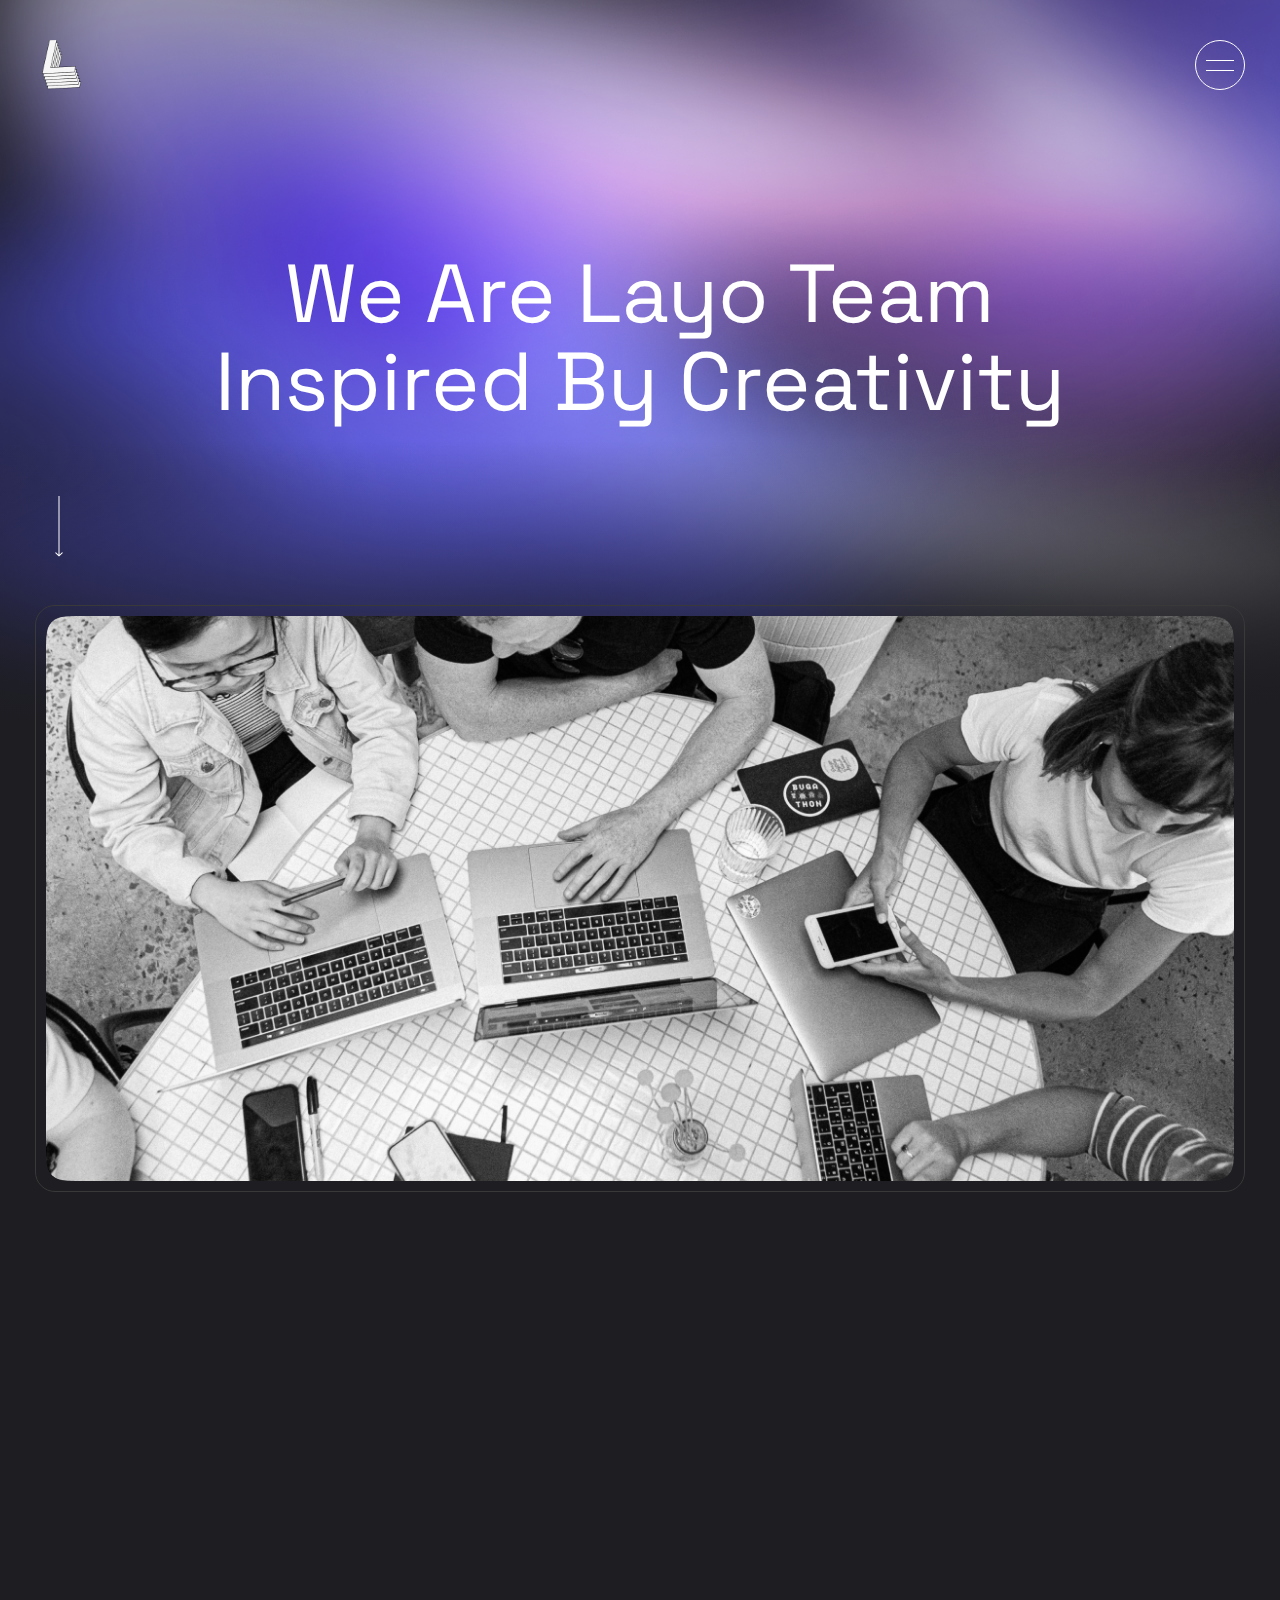
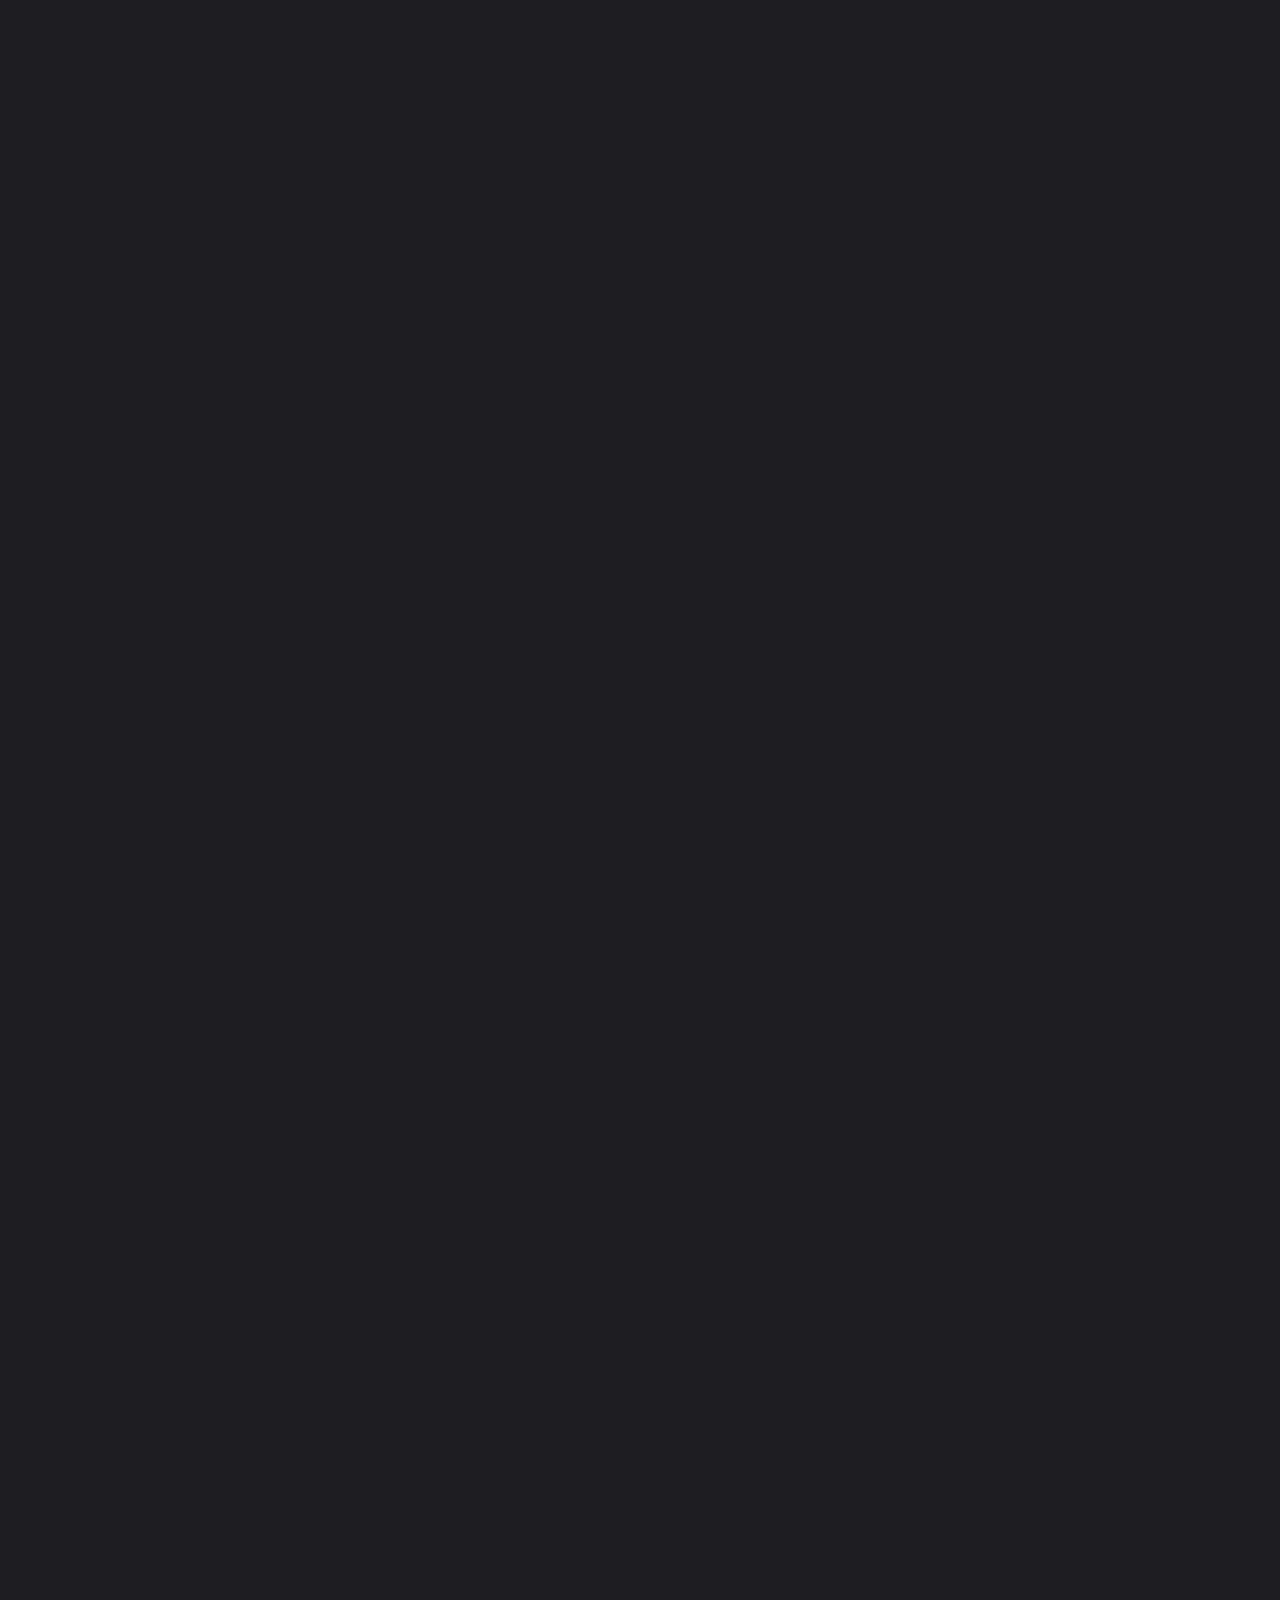
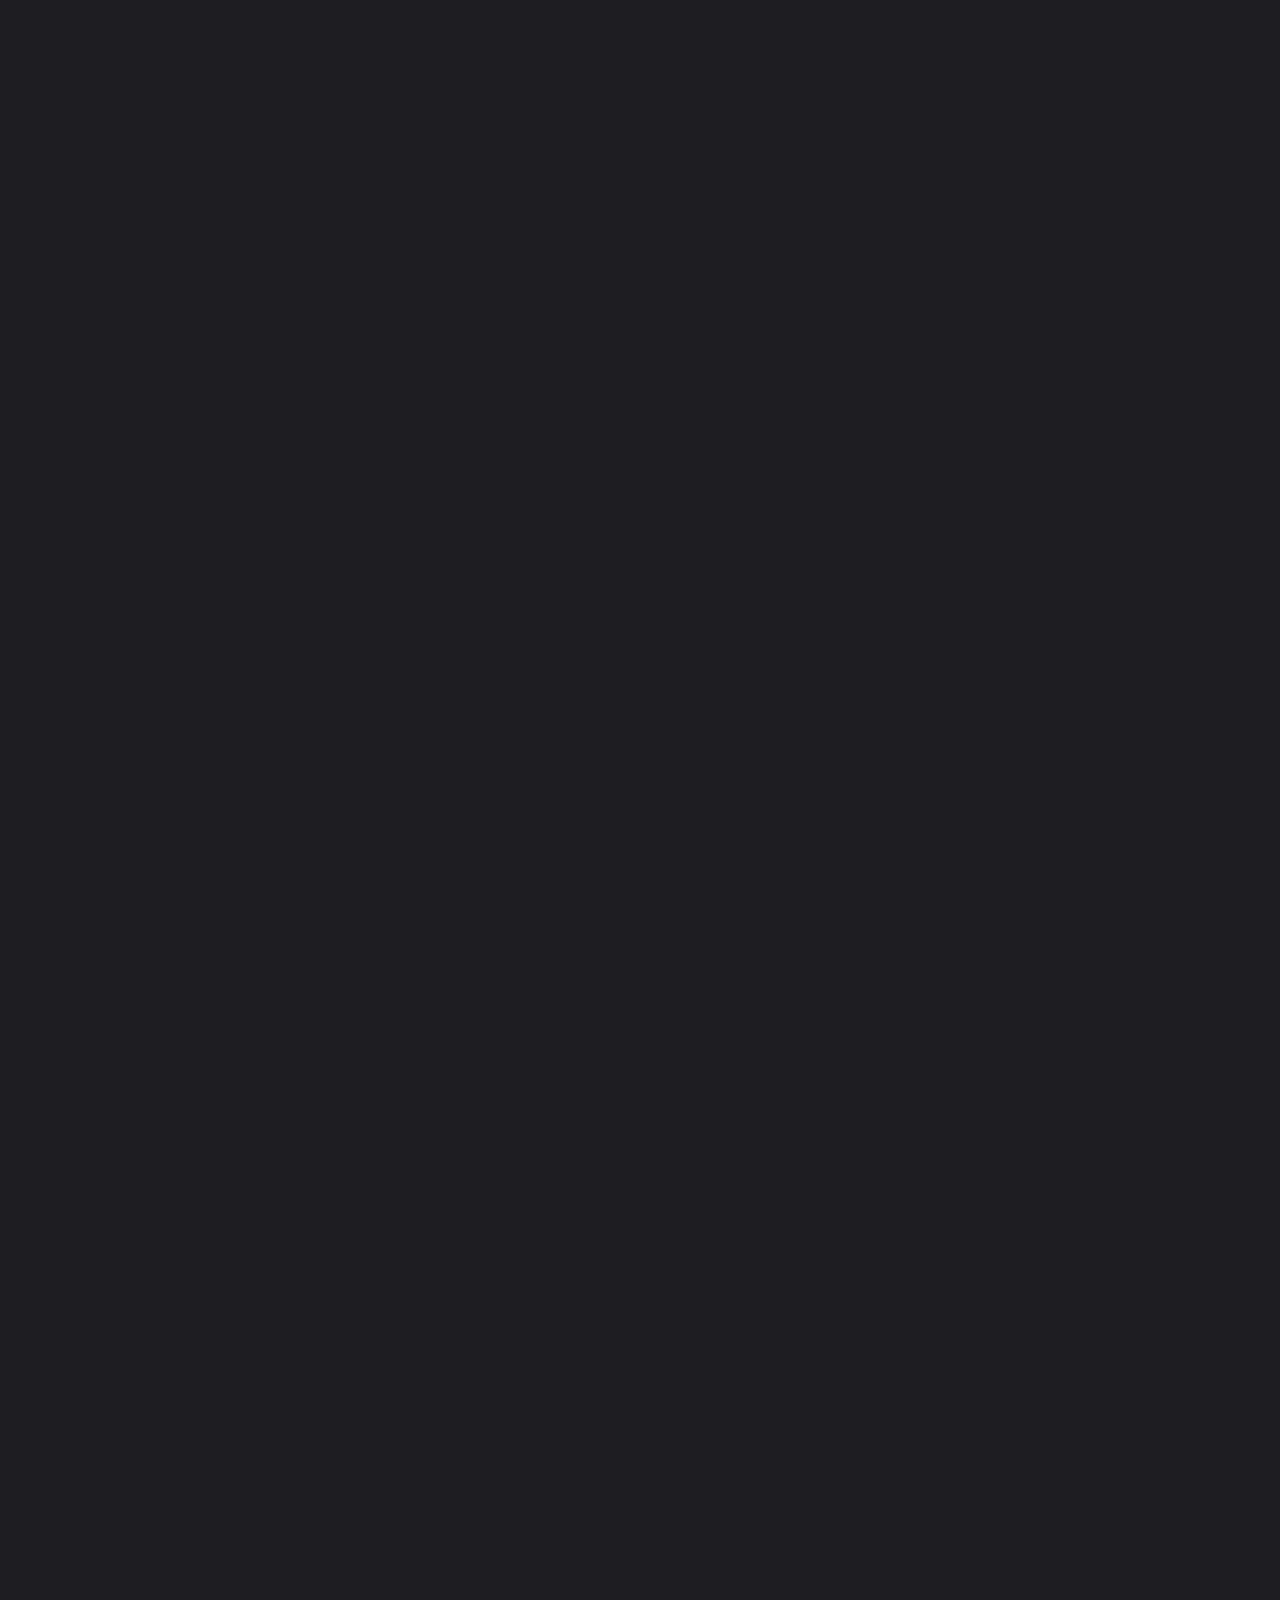
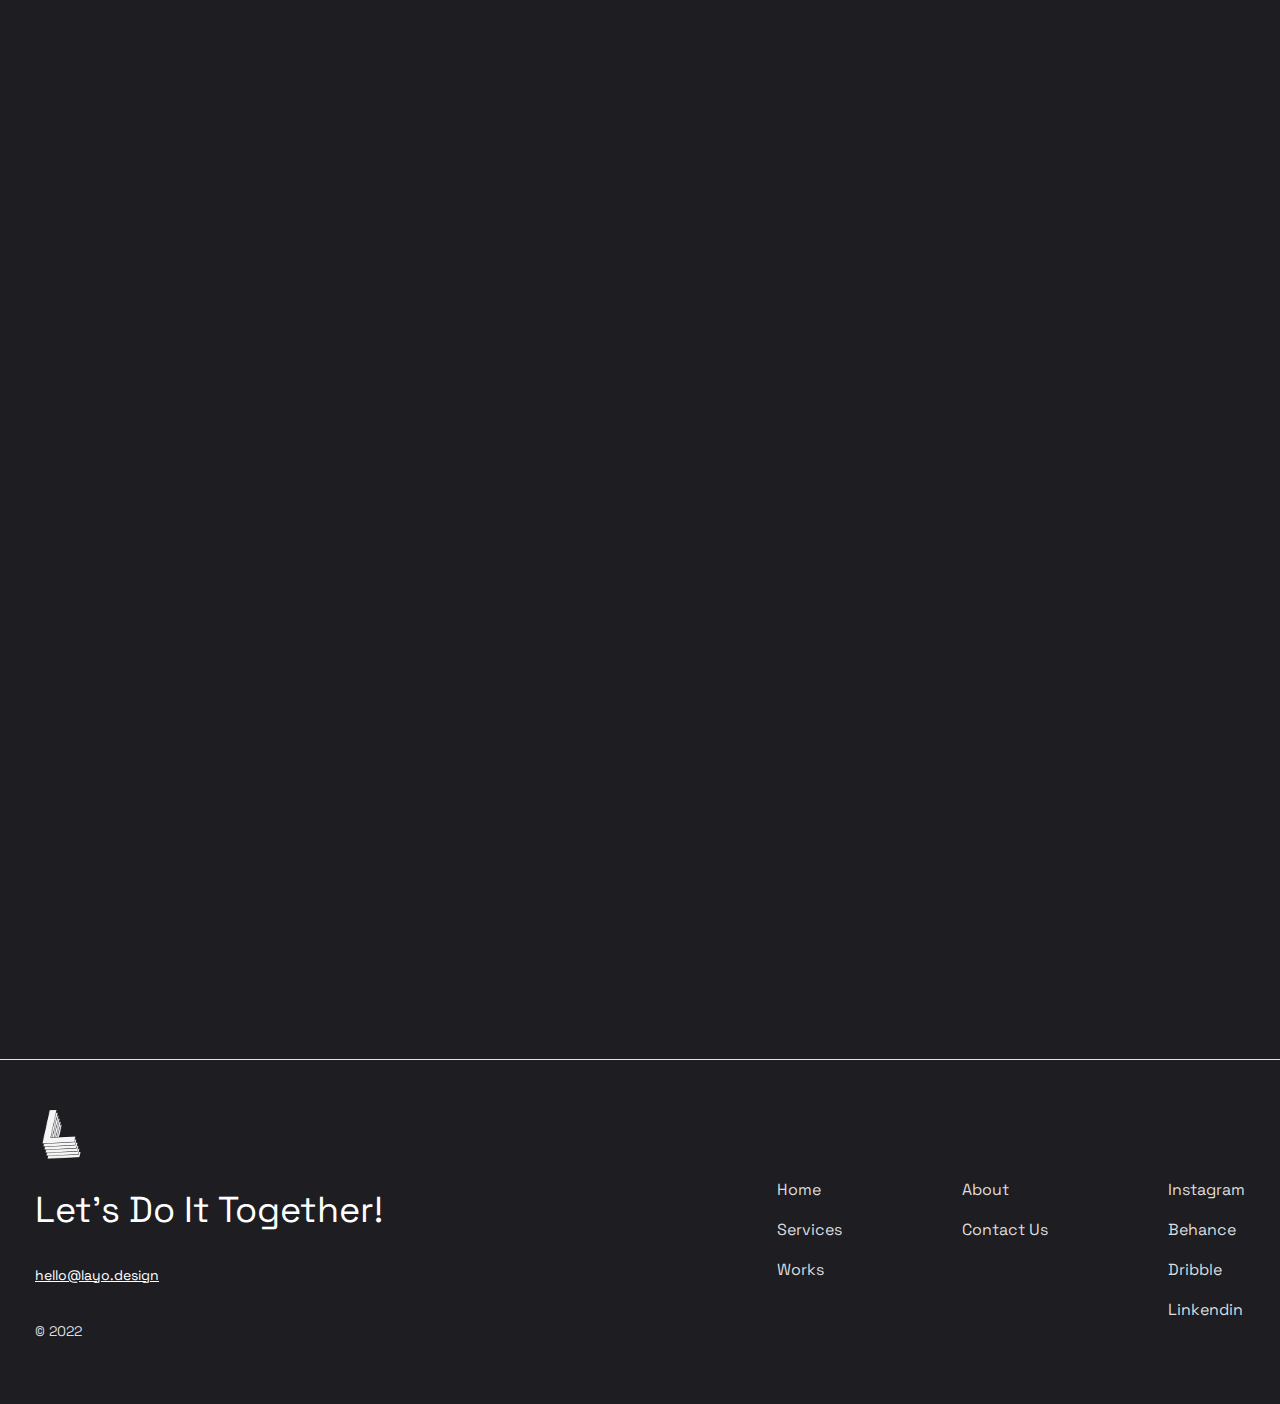
==== commit 9786d4de: "Add files via upload" ====
--- a/about.html
+++ b/about.html
@@ -104,7 +104,7 @@
 		</div>
 	</header>
 
-	<section class="section hero">
+	<section class="section hero wow animated" data-wow-delay="300ms" style="animation-name: fadeInUp;">
 		<div class="container">
 			<div class="hero_image">
 				<img src="./img/hero.png" alt="">
@@ -112,7 +112,7 @@
 		</div>
 	</section>
 
-	<section class="section who">
+	<section class="section who wow animated" data-wow-delay="300ms" style="animation-name: fadeInUp;">
 		<div class="container">
 			<div class="row">
 				<div class="col-lg-6">
@@ -160,7 +160,7 @@
 		</div>
 	</section>
 
-	<section class="section team">
+	<section class="section team wow animated" data-wow-delay="300ms" style="animation-name: fadeInUp;">
 		<div class="container">
 			<div class="team_top">
 				<div class="team_top-title">
@@ -279,7 +279,7 @@
 		</div>
 	</section>
 
-	<section class="section features">
+	<section class="section features wow animated" data-wow-delay="300ms" style="animation-name: fadeInUp;">
 		<div class="features_parallax d-lg-none">
 			<img src="./img/parallaxtriangle2.png" alt="">
 		</div>
@@ -355,7 +355,7 @@
 		</div>
 	</section>
 
-	<section class="section citate">
+	<section class="section citate wow animated" data-wow-delay="300ms" style="animation-name: fadeInUp;">
 		<div class="citate_parallax" id="par1"><img src="./img/headercirclemini.svg" alt="" class="mouse-parallax"></div>
 		<div class="citate_parallax" id="par2"><img src="./img/headercirclemini.svg" alt="" class="mouse-parallax2"></div>
 		<div class="container">
@@ -428,7 +428,7 @@
 		</div>
 	</section>
 
-	<section class="section about">
+	<section class="section about wow animated" data-wow-delay="300ms" style="animation-name: fadeInUp;">
 		<div class="container">
 			<div class="about_top">
 				<div class="about_top-item about_top-item--big">
@@ -542,7 +542,7 @@
 		</div>
 	</section>
 
-	<section class="section text">
+	<section class="section text wow animated" data-wow-delay="300ms" style="animation-name: fadeInUp;">
 		<div class="text_parallax">
 			<img src="./img/parallaxtriangle2.png" alt="" class="mouse-parallax">
 		</div>
@@ -584,7 +584,7 @@
 		</div>
 	</section>
 
-	<footer class="footer wow animated" data-wow-delay="300ms" style="animation-name: fadeInUp;">
+	<footer class="footer">
 		<div class="container">
 			<div class="row">
 				<div class="col-12">
